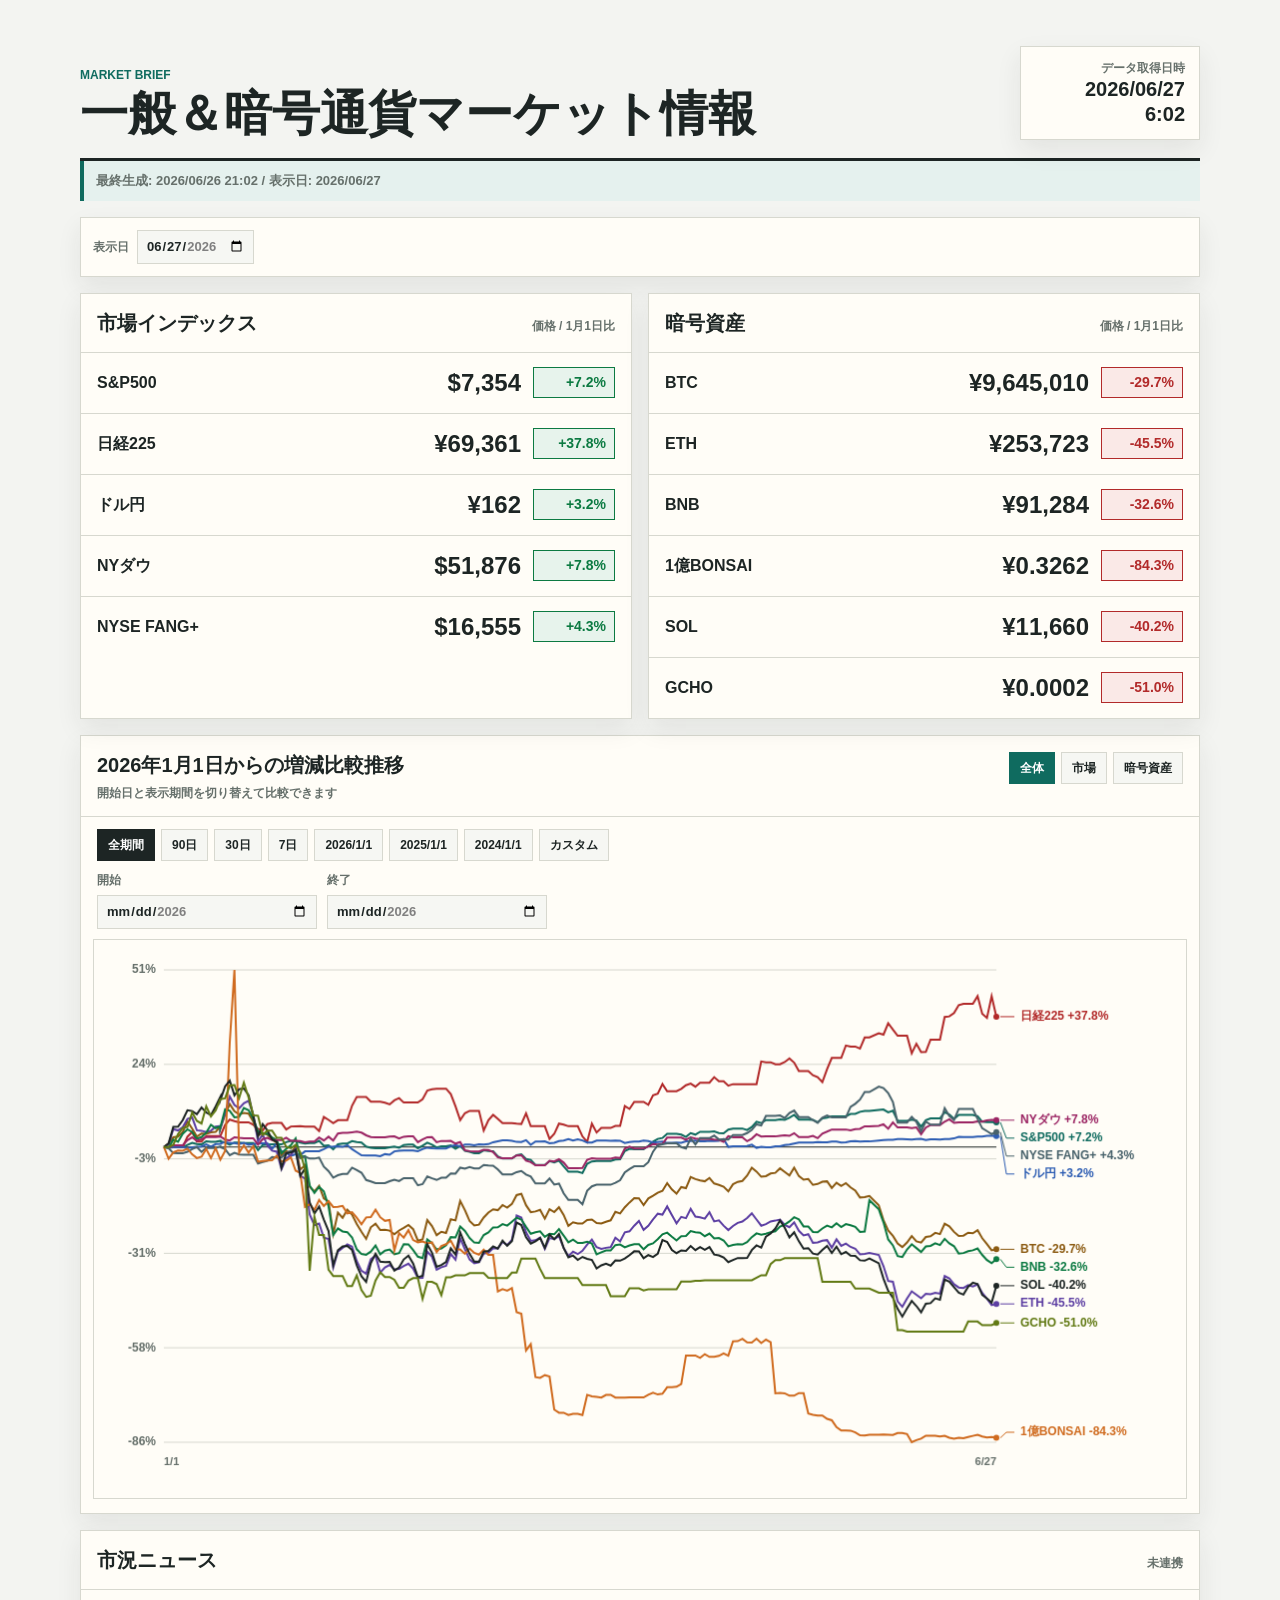
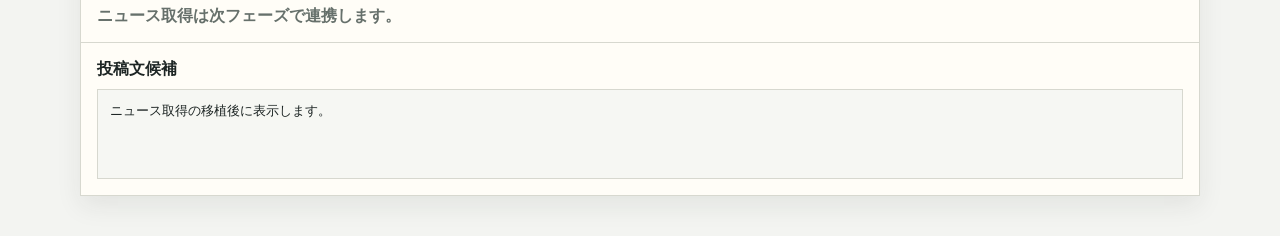
==== index.html @ 90aaec24 "Set up web-side market aggregation" ====
<!DOCTYPE html>
<html lang="ja">
<head>
  <meta charset="UTF-8">
  <meta name="viewport" content="width=device-width, initial-scale=1.0">
  <title>一般＆暗号通貨マーケット情報</title>
  <link rel="stylesheet" href="css/style.css">
</head>
<body>
  <main class="page-shell">
    <header class="site-header">
      <div>
        <p class="kicker">Market Brief</p>
        <h1>一般＆暗号通貨マーケット情報</h1>
      </div>
      <div class="updated-box" aria-label="データ取得日時">
        <span>データ取得日時</span>
        <strong id="updated-date">----</strong>
        <strong id="updated-time">--:--</strong>
      </div>
    </header>

    <section class="status-line" id="status-line">データを読み込んでいます...</section>

    <section class="control-panel" aria-label="表示条件">
      <label class="date-control">
        <span>表示日</span>
        <input id="selected-date" type="date">
      </label>
    </section>

    <section class="market-layout" aria-label="マーケットデータ">
      <div class="panel">
        <div class="panel-header">
          <h2>市場インデックス</h2>
          <span>価格 / 1月1日比</span>
        </div>
        <div class="quote-list" id="markets-list"></div>
      </div>

      <div class="panel">
        <div class="panel-header">
          <h2>暗号資産</h2>
          <span>価格 / 1月1日比</span>
        </div>
        <div class="quote-list" id="crypto-list"></div>
      </div>
    </section>

    <section class="chart-section" aria-label="2026年1月1日からの増減比較推移グラフ">
      <div class="panel-header">
        <div>
          <h2>2026年1月1日からの増減比較推移</h2>
          <p class="panel-note">開始日と表示期間を切り替えて比較できます</p>
        </div>
        <div class="chart-controls" role="group" aria-label="グラフ表示切り替え">
          <button class="chart-toggle active" type="button" data-chart-filter="all">全体</button>
          <button class="chart-toggle" type="button" data-chart-filter="markets">市場</button>
          <button class="chart-toggle" type="button" data-chart-filter="crypto">暗号資産</button>
        </div>
      </div>
      <div class="chart-toolbar">
        <div class="chart-range-controls" role="group" aria-label="グラフ表示期間">
          <button class="chart-range-toggle active" type="button" data-chart-range="all">全期間</button>
          <button class="chart-range-toggle" type="button" data-chart-range="90">90日</button>
          <button class="chart-range-toggle" type="button" data-chart-range="30">30日</button>
          <button class="chart-range-toggle" type="button" data-chart-range="7">7日</button>
          <button class="chart-range-toggle" type="button" data-chart-range="2026-01-01">2026/1/1</button>
          <button class="chart-range-toggle" type="button" data-chart-range="2025-01-01">2025/1/1</button>
          <button class="chart-range-toggle" type="button" data-chart-range="2024-01-01">2024/1/1</button>
          <button class="chart-range-toggle" type="button" data-chart-range="custom">カスタム</button>
        </div>
        <div class="chart-custom-range" id="chart-custom-range" hidden>
          <label class="chart-date-control">
            <span>開始</span>
            <input id="chart-start-date" type="date">
          </label>
          <label class="chart-date-control">
            <span>終了</span>
            <input id="chart-end-date" type="date">
          </label>
        </div>
      </div>
      <div class="chart-wrap">
        <canvas id="trend-chart" width="1000" height="520" aria-label="2026年1月1日からの増減比較推移グラフ"></canvas>
      </div>
    </section>

    <section class="news-section" aria-label="市況ニュース">
      <div class="panel-header">
        <h2>市況ニュース</h2>
        <span id="news-status">準備中</span>
      </div>
      <div id="news-list" class="news-list"></div>
      <div class="post-box">
        <h3>投稿文候補</h3>
        <pre id="post-text">ニュース取得の移植後に表示します。</pre>
      </div>
    </section>
  </main>

  <script src="js/app.js"></script>
</body>
</html>
---- css/style.css ----
:root {
  color-scheme: light;
  --bg: #f3f4f1;
  --paper: #fffdf7;
  --ink: #1d2524;
  --muted: #66706b;
  --line: #d7d8cf;
  --accent: #0f6b5f;
  --accent-weak: #e5f1ee;
  --up: #0c7a42;
  --down: #b22a2a;
  --flat: #5f6663;
  --shadow: 0 10px 24px rgba(32, 38, 35, 0.08);
}

* {
  box-sizing: border-box;
}

body {
  margin: 0;
  background: var(--bg);
  color: var(--ink);
  font-family: -apple-system, BlinkMacSystemFont, "Segoe UI", sans-serif;
  line-height: 1.5;
}

a {
  color: var(--accent);
}

.page-shell {
  width: min(1120px, calc(100% - 28px));
  margin: 0 auto;
  padding: 24px 0 40px;
}

.site-header {
  display: flex;
  align-items: flex-end;
  justify-content: space-between;
  gap: 20px;
  padding: 22px 0 18px;
  border-bottom: 3px solid var(--ink);
}

.kicker {
  margin: 0 0 4px;
  color: var(--accent);
  font-size: 12px;
  font-weight: 800;
  letter-spacing: 0;
  text-transform: uppercase;
}

h1,
h2,
h3,
p {
  margin-top: 0;
}

h1 {
  margin-bottom: 0;
  font-size: clamp(28px, 5vw, 48px);
  letter-spacing: 0;
  line-height: 1.08;
}

.updated-box {
  min-width: 180px;
  padding: 12px 14px;
  background: var(--paper);
  border: 1px solid var(--line);
  box-shadow: var(--shadow);
  text-align: right;
}

.updated-box span {
  display: block;
  color: var(--muted);
  font-size: 12px;
  font-weight: 700;
}

.updated-box strong {
  display: block;
  font-size: 20px;
  line-height: 1.25;
}

.top-nav {
  display: flex;
  gap: 8px;
  margin: 16px 0;
}

.top-nav a {
  min-height: 38px;
  padding: 8px 14px;
  border: 1px solid var(--line);
  background: var(--paper);
  color: var(--ink);
  text-decoration: none;
  font-weight: 800;
}

.top-nav a.active {
  background: var(--ink);
  border-color: var(--ink);
  color: #fff;
}

.status-line {
  margin: 0 0 16px;
  padding: 10px 12px;
  background: var(--accent-weak);
  border-left: 4px solid var(--accent);
  color: var(--muted);
  font-size: 13px;
  font-weight: 700;
}

.status-line.error {
  background: #fae9e7;
  border-left-color: var(--down);
  color: var(--down);
}

.control-panel {
  display: flex;
  align-items: center;
  justify-content: space-between;
  gap: 12px;
  margin: 0 0 16px;
  padding: 12px;
  background: var(--paper);
  border: 1px solid var(--line);
  box-shadow: var(--shadow);
}

.date-control {
  display: flex;
  align-items: center;
  gap: 8px;
  color: var(--muted);
  font-size: 12px;
  font-weight: 900;
}

.date-control input,
.chart-date-control input {
  min-height: 34px;
  padding: 5px 8px;
  border: 1px solid var(--line);
  background: #f6f7f3;
  color: var(--ink);
  font: inherit;
  font-size: 13px;
  font-weight: 800;
}

.market-layout {
  display: grid;
  grid-template-columns: repeat(2, minmax(0, 1fr));
  gap: 16px;
}

.panel,
.chart-section,
.news-section {
  background: var(--paper);
  border: 1px solid var(--line);
  box-shadow: var(--shadow);
}

.panel-header {
  display: flex;
  justify-content: space-between;
  gap: 12px;
  align-items: baseline;
  padding: 14px 16px;
  border-bottom: 1px solid var(--line);
}

.panel-header h2 {
  margin: 0;
  font-size: 20px;
}

.panel-note {
  margin: 4px 0 0;
  color: var(--muted);
  font-size: 12px;
  font-weight: 800;
}

.panel-header span {
  color: var(--muted);
  font-size: 12px;
  font-weight: 800;
}

.quote-list {
  display: grid;
}

.quote-row {
  display: grid;
  grid-template-columns: minmax(100px, 1fr) minmax(130px, auto) minmax(82px, auto);
  align-items: center;
  min-height: 58px;
  gap: 12px;
  padding: 12px 16px;
  border-bottom: 1px solid var(--line);
}

.quote-row:last-child {
  border-bottom: 0;
}

.quote-name {
  font-size: 16px;
  font-weight: 900;
}

.quote-price {
  font-variant-numeric: tabular-nums;
  font-size: 24px;
  font-weight: 900;
  text-align: right;
}

.quote-change {
  min-width: 76px;
  padding: 4px 8px;
  border: 1px solid currentColor;
  font-variant-numeric: tabular-nums;
  font-size: 14px;
  font-weight: 900;
  text-align: right;
}

.quote-change.up {
  color: var(--up);
  background: #e7f3ec;
}

.quote-change.down {
  color: var(--down);
  background: #fae9e7;
}

.quote-change.flat {
  color: var(--flat);
  background: #ecefeb;
}

.quote-row.is-error .quote-price {
  color: var(--muted);
}

.chart-section {
  margin-top: 16px;
}

.chart-toolbar {
  display: grid;
  gap: 10px;
  padding: 12px 16px 0;
}

.chart-range-controls {
  display: flex;
  flex-wrap: wrap;
  gap: 6px;
}

.chart-range-toggle {
  min-height: 32px;
  padding: 5px 10px;
  border: 1px solid var(--line);
  background: #f6f7f3;
  color: var(--ink);
  font: inherit;
  font-size: 12px;
  font-weight: 900;
  cursor: pointer;
}

.chart-range-toggle.active {
  background: var(--ink);
  border-color: var(--ink);
  color: #fff;
}

.chart-custom-range {
  display: grid;
  grid-template-columns: repeat(2, minmax(0, 220px));
  gap: 10px;
  align-items: end;
}

.chart-date-control {
  display: grid;
  gap: 6px;
  color: var(--muted);
  font-size: 12px;
  font-weight: 900;
}

.chart-controls {
  display: flex;
  gap: 6px;
  align-items: center;
}

.chart-toggle {
  min-height: 32px;
  padding: 5px 10px;
  border: 1px solid var(--line);
  background: #f6f7f3;
  color: var(--ink);
  font: inherit;
  font-size: 12px;
  font-weight: 900;
  cursor: pointer;
}

.chart-toggle.active {
  background: var(--accent);
  border-color: var(--accent);
  color: #fff;
}

.chart-wrap {
  padding: 10px 12px 14px;
  overflow-x: auto;
}

#trend-chart {
  display: block;
  width: 100%;
  min-width: 560px;
  border: 1px solid var(--line);
  background: var(--paper);
}

.news-section {
  margin-top: 16px;
}

.news-list {
  padding: 14px 16px;
}

.empty-text {
  margin: 0;
  color: var(--muted);
  font-weight: 700;
}

.news-item {
  display: grid;
  grid-template-columns: 120px 1fr auto;
  gap: 12px;
  padding: 10px 0;
  border-bottom: 1px solid var(--line);
}

.news-source {
  color: var(--muted);
  font-size: 12px;
  font-weight: 900;
  text-transform: uppercase;
}

.post-box {
  padding: 14px 16px 16px;
  border-top: 1px solid var(--line);
}

.post-box h3 {
  margin-bottom: 8px;
  font-size: 16px;
}

.post-box pre {
  min-height: 90px;
  margin: 0;
  padding: 12px;
  overflow: auto;
  background: #f6f7f3;
  border: 1px solid var(--line);
  white-space: pre-wrap;
  font-family: ui-monospace, SFMono-Regular, Menlo, Consolas, monospace;
  font-size: 13px;
}

.todo-list {
  margin: 0;
  padding: 16px 16px 16px 34px;
}

.todo-list li {
  margin: 6px 0;
}

@media (max-width: 760px) {
  .page-shell {
    width: min(100% - 18px, 1120px);
    padding-top: 10px;
  }

  .site-header {
    display: block;
  }

  .updated-box {
    margin-top: 14px;
    text-align: left;
  }

  .market-layout {
    grid-template-columns: 1fr;
  }

  .control-panel {
    align-items: stretch;
    flex-direction: column;
  }

  .date-control,
  .date-control input {
    width: 100%;
  }

  .date-control {
    align-items: stretch;
    flex-direction: column;
  }

  .panel-header {
    align-items: flex-start;
    flex-direction: column;
  }

  .chart-toolbar {
    padding-inline: 12px;
  }

  .chart-custom-range {
    grid-template-columns: 1fr;
  }

  .chart-controls {
    width: 100%;
  }

  .chart-toggle {
    flex: 1;
  }

  .quote-row {
    grid-template-columns: 1fr auto;
  }

  .quote-change {
    grid-column: 2;
  }

  .news-item {
    grid-template-columns: 1fr;
    gap: 4px;
  }
}
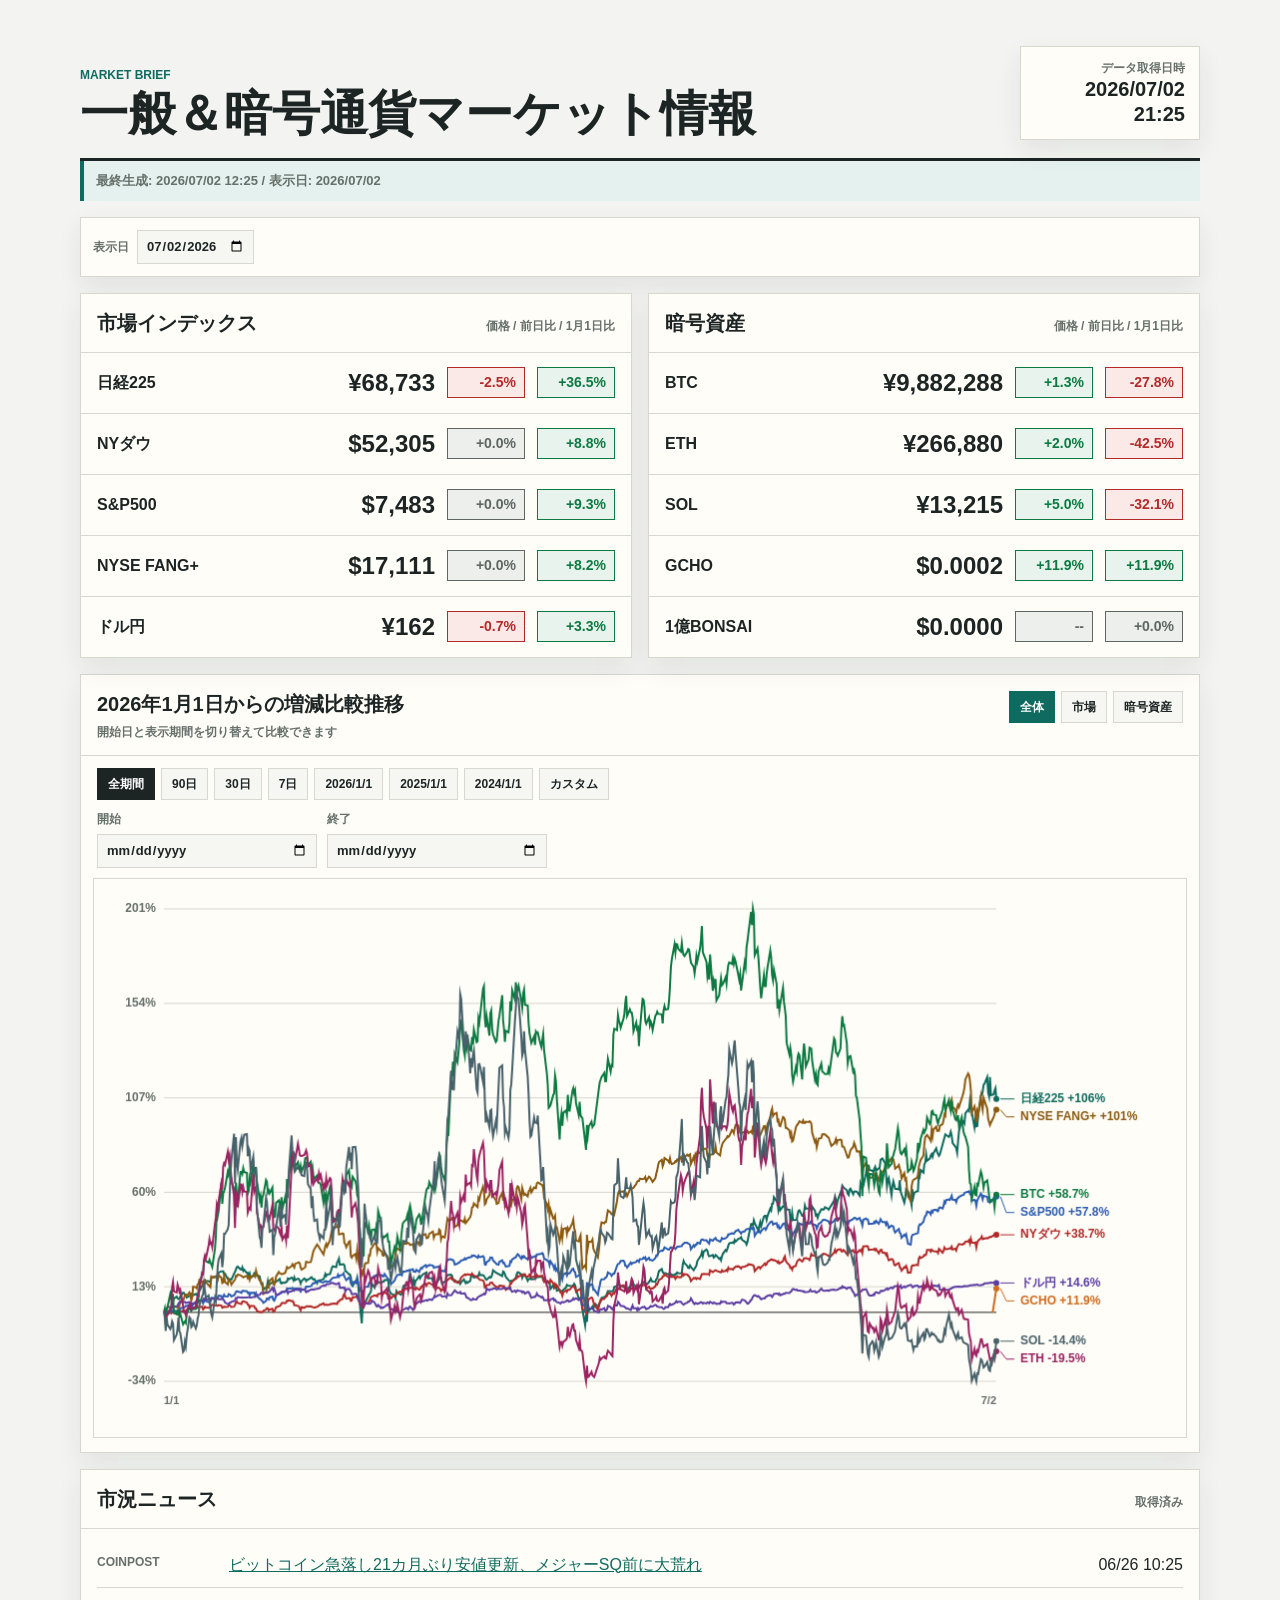
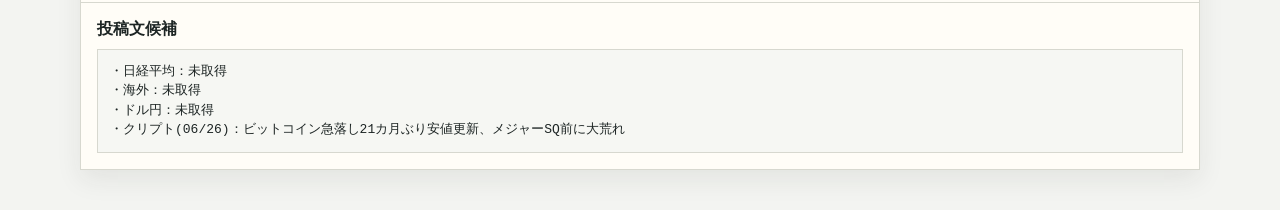
==== commit b883518e: "fix: 前日比をレコードに記録しダッシュボードへ表示 - fetch_market_data.py: normalize_history を実際に使用し、既存履歴と   マージして GCHO/BON" ====
--- a/index.html
+++ b/index.html
@@ -33,7 +33,7 @@
       <div class="panel">
         <div class="panel-header">
           <h2>市場インデックス</h2>
-          <span>価格 / 1月1日比</span>
+          <span>価格 / 前日比 / 1月1日比</span>
         </div>
         <div class="quote-list" id="markets-list"></div>
       </div>
@@ -41,7 +41,7 @@
       <div class="panel">
         <div class="panel-header">
           <h2>暗号資産</h2>
-          <span>価格 / 1月1日比</span>
+          <span>価格 / 前日比 / 1月1日比</span>
         </div>
         <div class="quote-list" id="crypto-list"></div>
       </div>
--- a/css/style.css
+++ b/css/style.css
@@ -207,7 +207,7 @@
 
 .quote-row {
   display: grid;
-  grid-template-columns: minmax(100px, 1fr) minmax(130px, auto) minmax(82px, auto);
+  grid-template-columns: minmax(90px, 1fr) minmax(120px, auto) minmax(78px, auto) minmax(78px, auto);
   align-items: center;
   min-height: 58px;
   gap: 12px;
@@ -466,7 +466,18 @@
   }
 
   .quote-change {
-    grid-column: 2;
+    grid-column: auto;
+  }
+
+  .quote-change[data-label]::before {
+    content: attr(data-label) " ";
+    font-size: 10px;
+    font-weight: 700;
+    opacity: 0.75;
+  }
+
+  .quote-change[data-label="前日比"] {
+    justify-self: start;
   }
 
   .news-item {
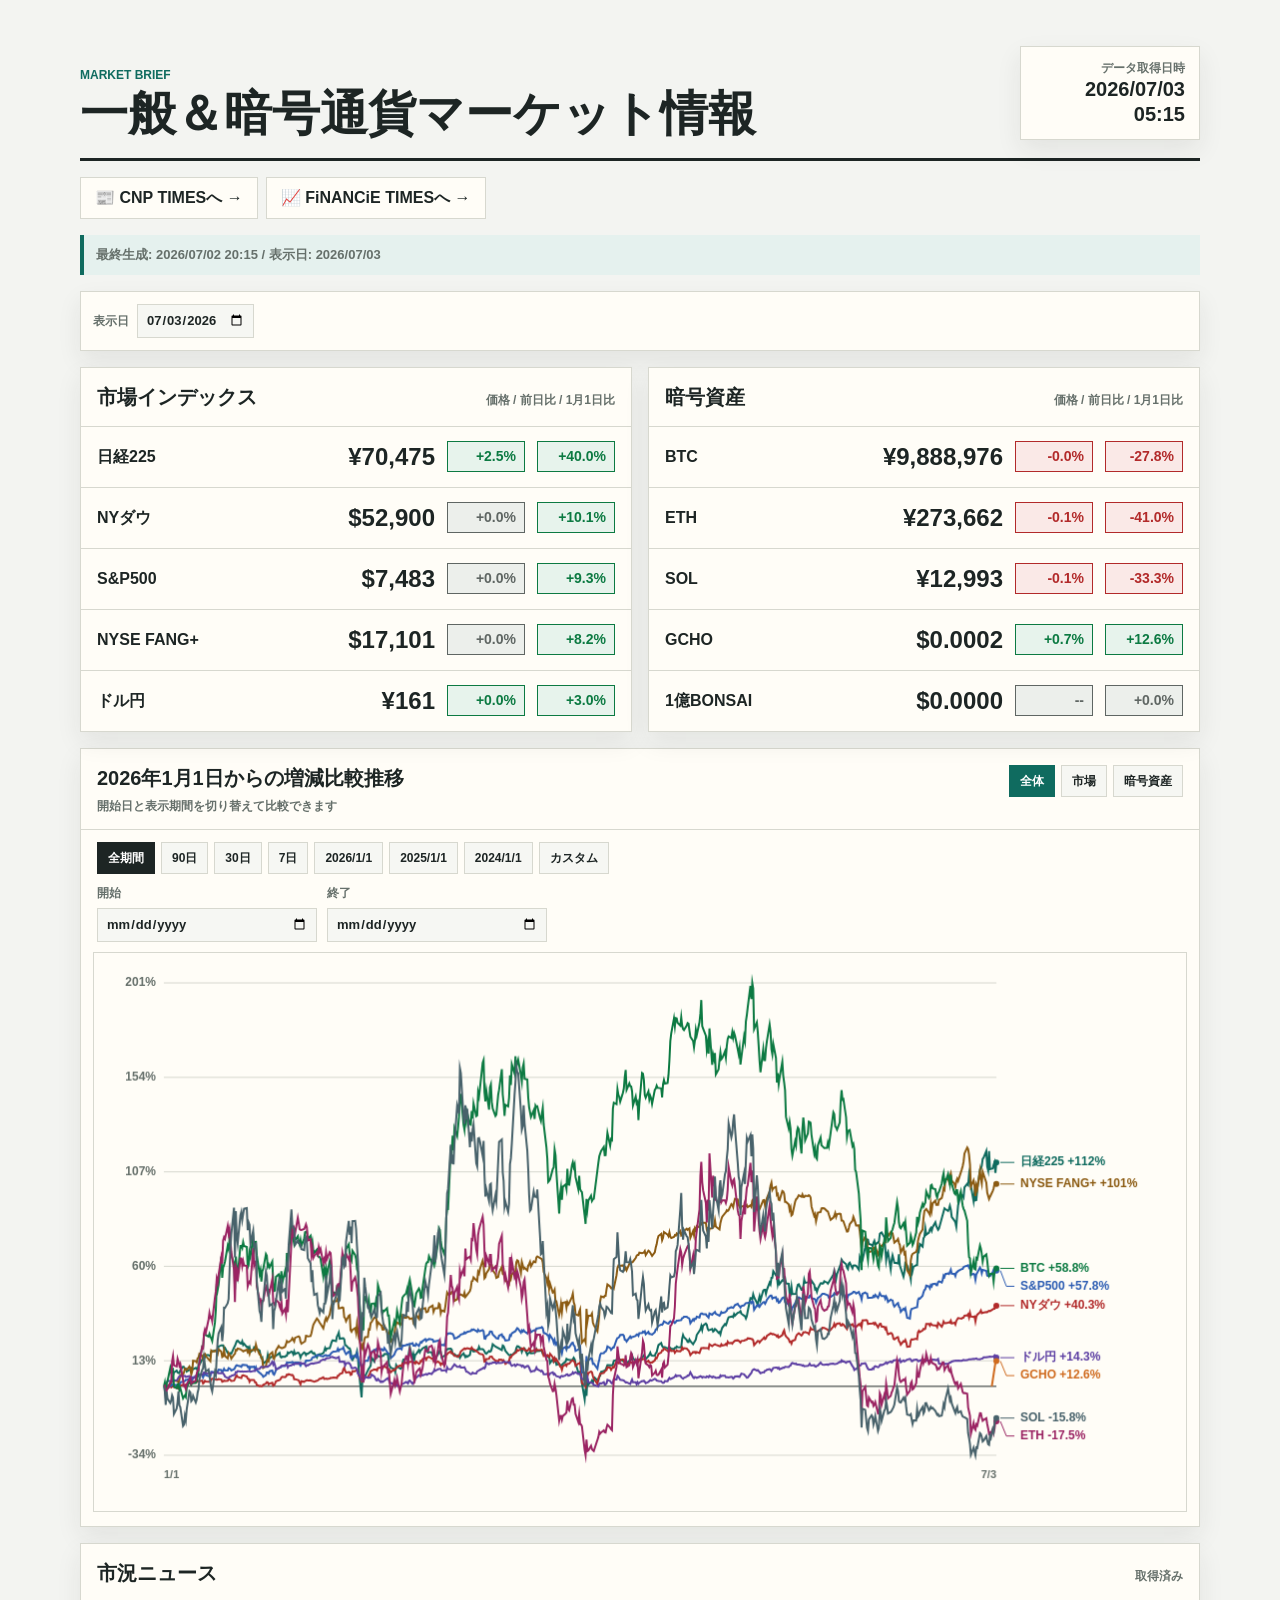
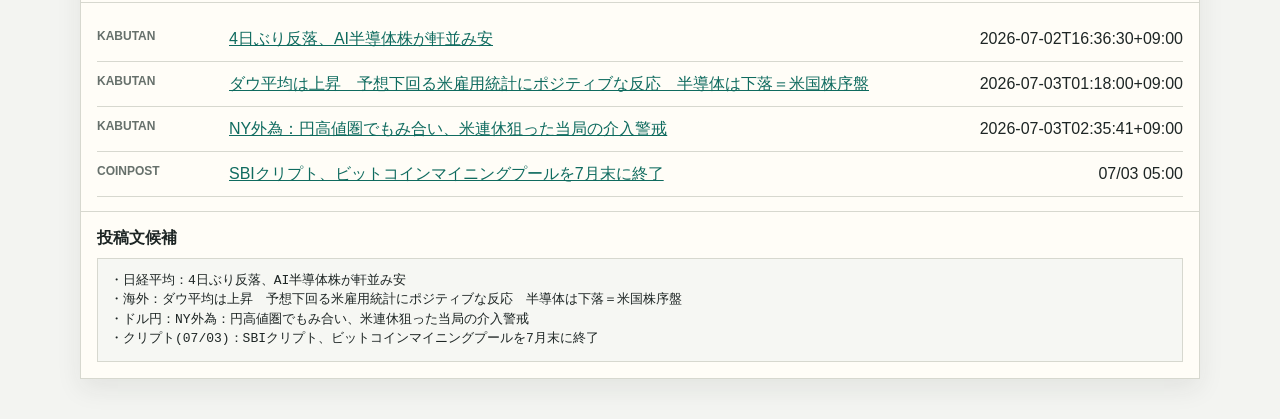
==== commit aebe8dac: "feat: 実行時刻を6:00/6:10 JSTに変更、CNP/FiNANCiE TIMESへの相互リンク追加 Co-Authored-By: Claude Fable 5 <noreply@anth" ====
--- a/index.html
+++ b/index.html
@@ -19,6 +19,11 @@
         <strong id="updated-time">--:--</strong>
       </div>
     </header>
+
+    <nav class="top-nav" aria-label="関連サイト">
+      <a href="https://ruku-practice.github.io/cnp-times/">📰 CNP TIMESへ →</a>
+      <a href="https://ruku-practice.github.io/financie-times-web/">📈 FiNANCiE TIMESへ →</a>
+    </nav>
 
     <section class="status-line" id="status-line">データを読み込んでいます...</section>
 
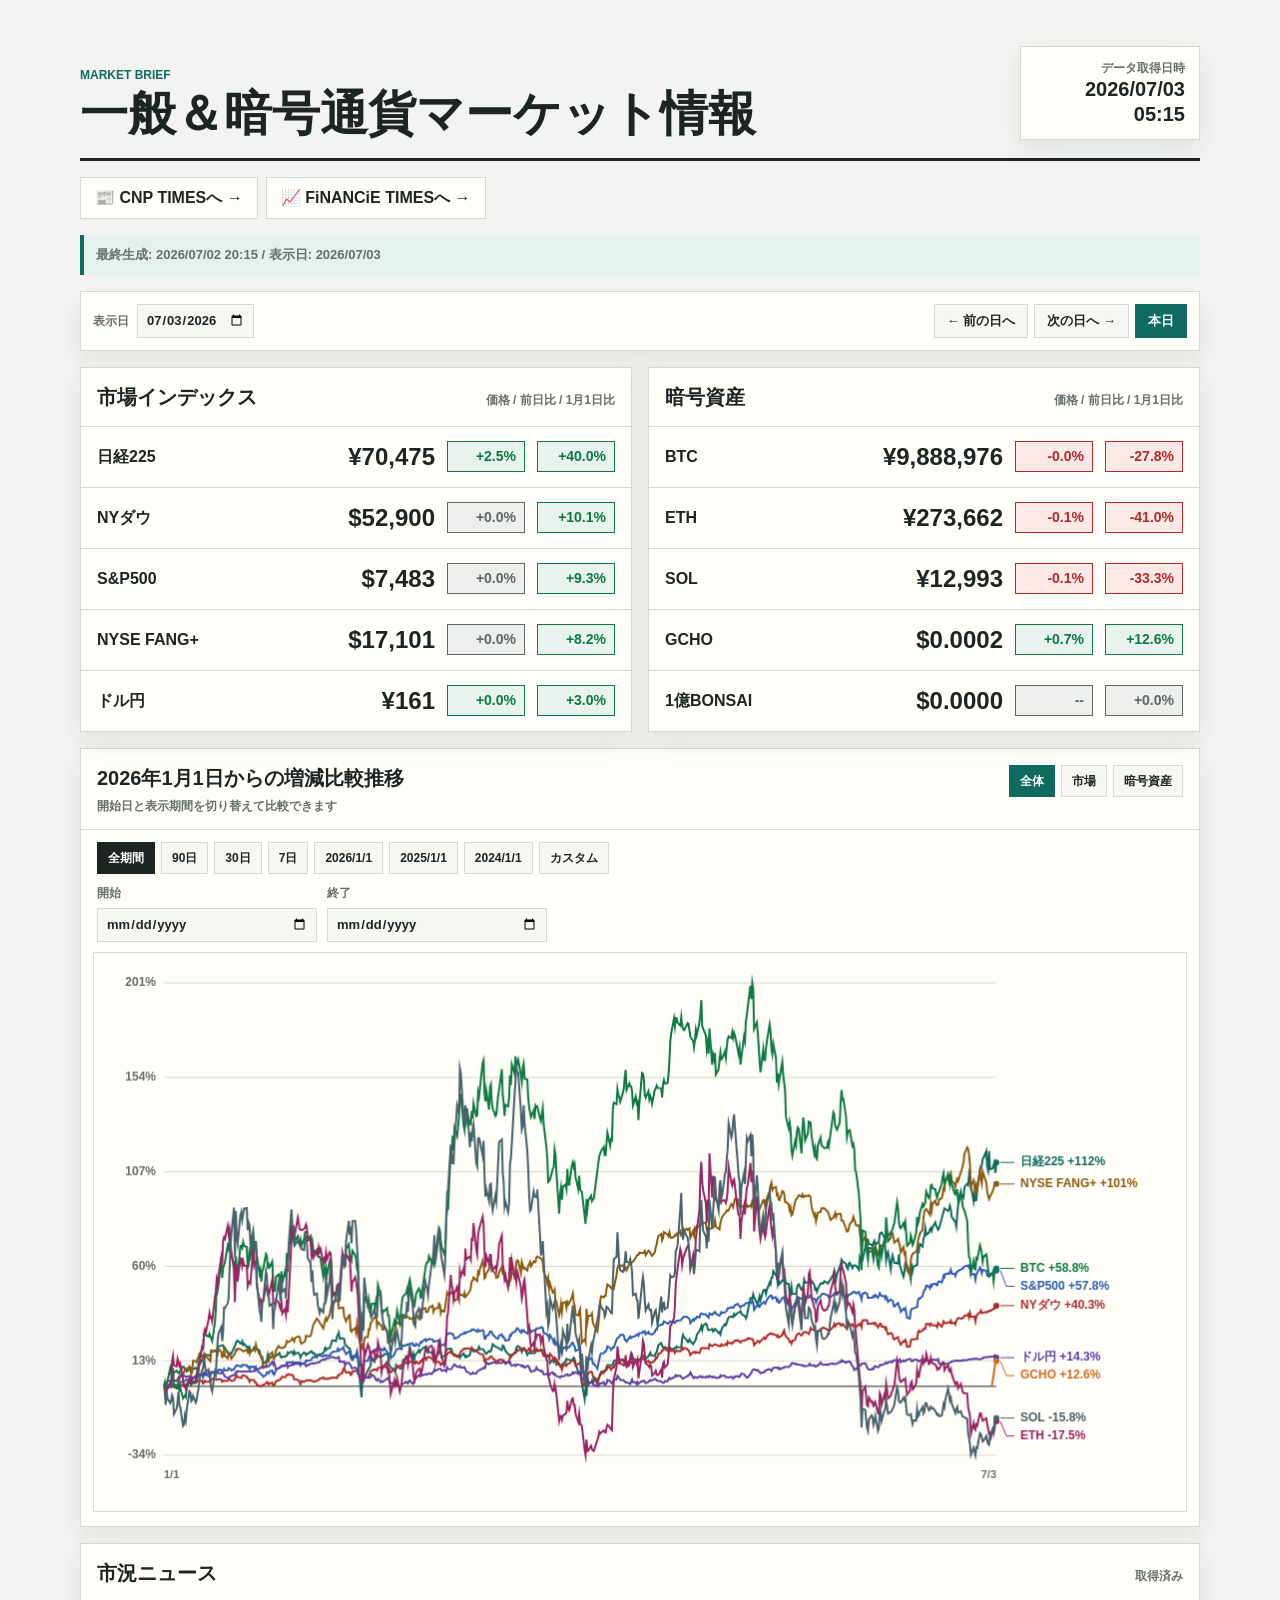
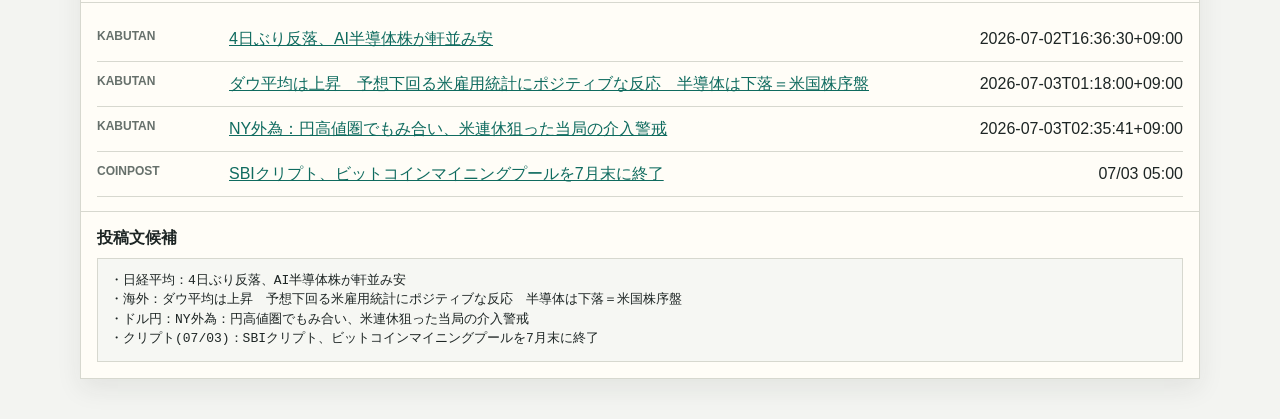
==== commit ae803e6c: "feat: 日別のデータ取得時刻表示と日付ナビボタンを追加 - データ取得日時が常に最新取得時刻(固定)だった問題を修正。履歴の各   ポイントに fetched_at を記録し、表示日に応じた取得時" ====
--- a/index.html
+++ b/index.html
@@ -4,7 +4,7 @@
   <meta charset="UTF-8">
   <meta name="viewport" content="width=device-width, initial-scale=1.0">
   <title>一般＆暗号通貨マーケット情報</title>
-  <link rel="stylesheet" href="css/style.css">
+  <link rel="stylesheet" href="css/style.css?v=2">
 </head>
 <body>
   <main class="page-shell">
@@ -21,7 +21,7 @@
     </header>
 
     <nav class="top-nav" aria-label="関連サイト">
-      <a href="https://ruku-practice.github.io/cnp-times/">📰 CNP TIMESへ →</a>
+      <a href="https://ruku-practice.github.io/cnp-times/advanced.html">📰 CNP TIMESへ →</a>
       <a href="https://ruku-practice.github.io/financie-times-web/">📈 FiNANCiE TIMESへ →</a>
     </nav>
 
@@ -32,6 +32,11 @@
         <span>表示日</span>
         <input id="selected-date" type="date">
       </label>
+      <div class="date-nav" role="group" aria-label="表示日の移動">
+        <button type="button" id="prev-day-btn" class="date-nav-btn">← 前の日へ</button>
+        <button type="button" id="next-day-btn" class="date-nav-btn">次の日へ →</button>
+        <button type="button" id="today-btn" class="date-nav-btn today">本日</button>
+      </div>
     </section>
 
     <section class="market-layout" aria-label="マーケットデータ">
@@ -104,6 +109,6 @@
     </section>
   </main>
 
-  <script src="js/app.js"></script>
+  <script src="js/app.js?v=2"></script>
 </body>
 </html>
--- a/css/style.css
+++ b/css/style.css
@@ -160,6 +160,33 @@
   font-weight: 800;
 }
 
+.date-nav {
+  display: flex;
+  gap: 6px;
+}
+
+.date-nav-btn {
+  min-height: 34px;
+  padding: 5px 12px;
+  border: 1px solid var(--line);
+  background: #f6f7f3;
+  color: var(--ink);
+  font: inherit;
+  font-size: 13px;
+  font-weight: 900;
+  cursor: pointer;
+}
+
+.date-nav-btn:hover {
+  background: var(--accent-weak);
+}
+
+.date-nav-btn.today {
+  background: var(--accent);
+  border-color: var(--accent);
+  color: #fff;
+}
+
 .market-layout {
   display: grid;
   grid-template-columns: repeat(2, minmax(0, 1fr));
@@ -440,6 +467,14 @@
     flex-direction: column;
   }
 
+  .date-nav {
+    width: 100%;
+  }
+
+  .date-nav-btn {
+    flex: 1;
+  }
+
   .panel-header {
     align-items: flex-start;
     flex-direction: column;
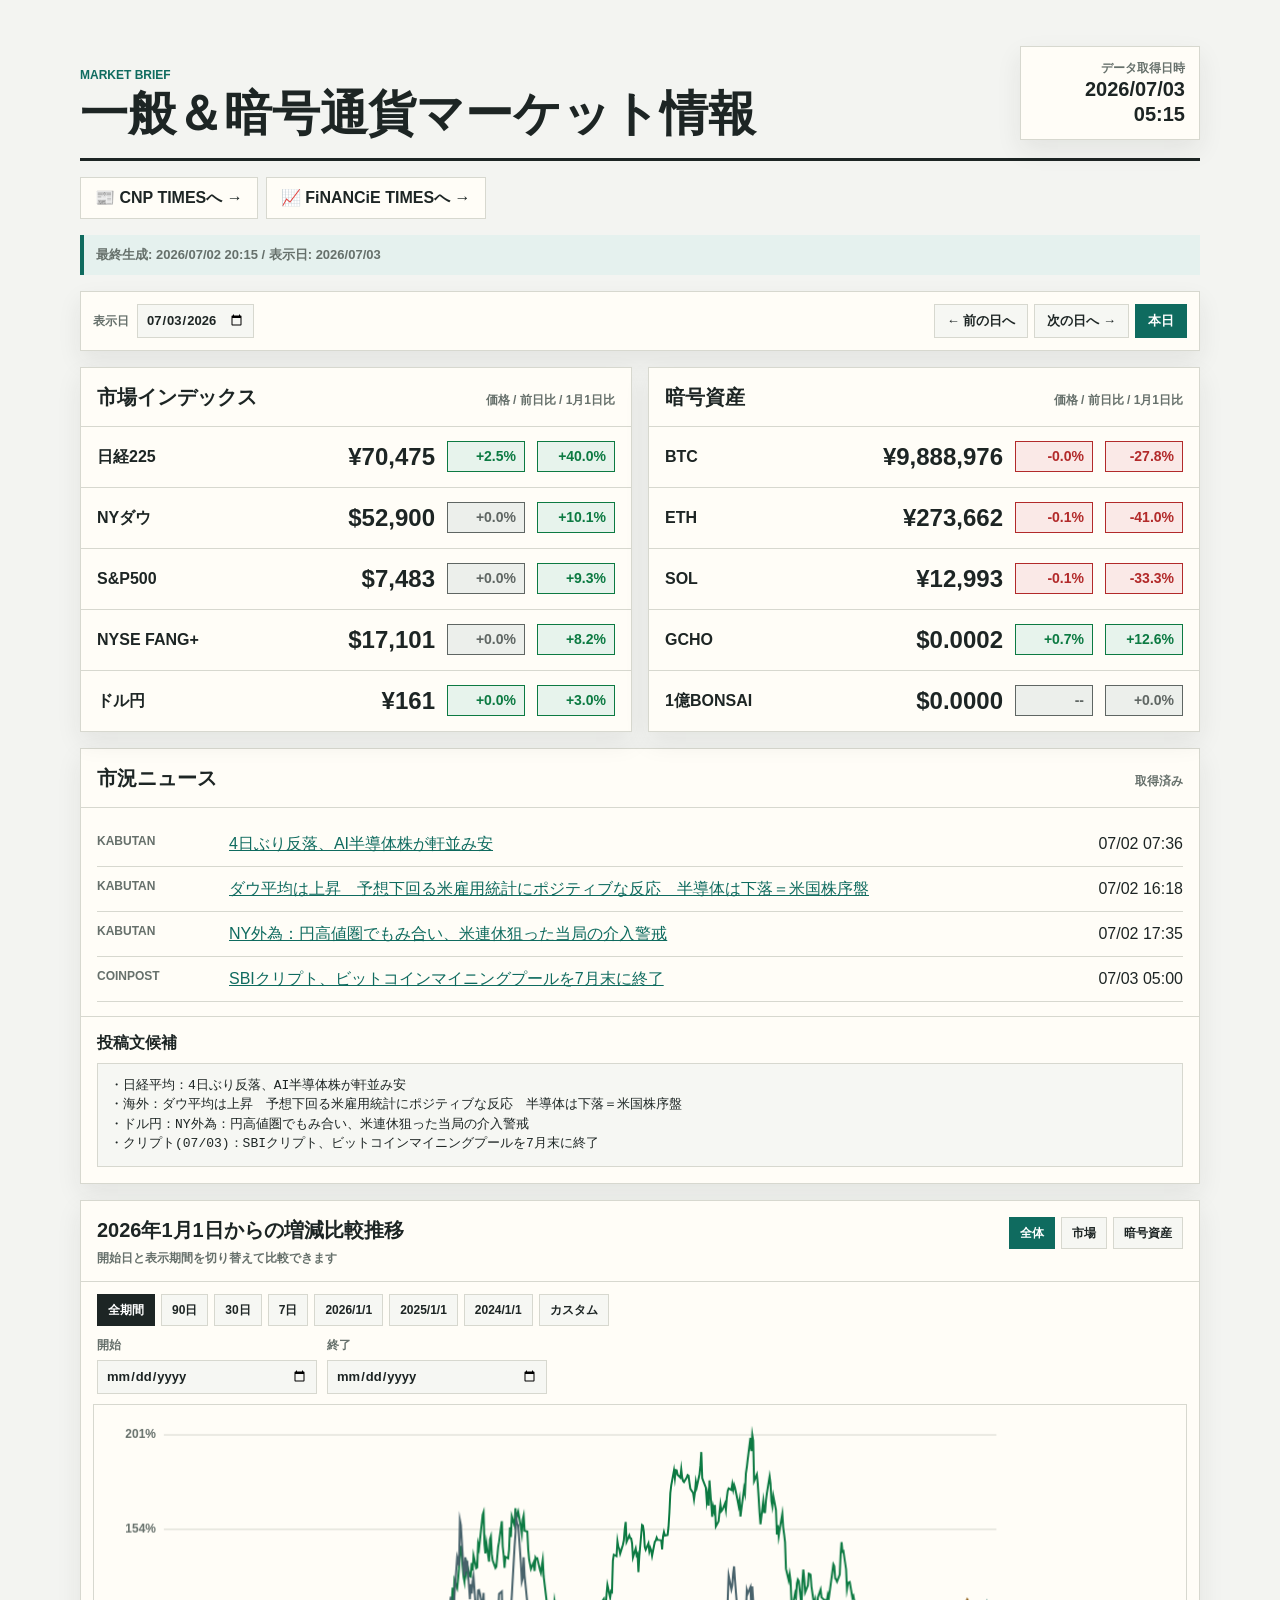
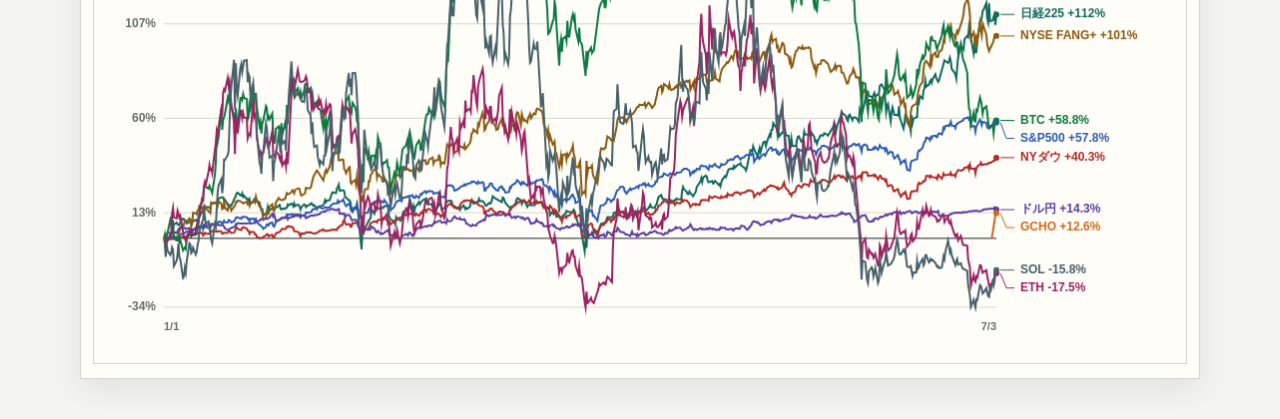
==== commit 98d08d50: "feat: 市況ニュースを市場インデックス直下へ移動、日時表示を整形 Co-Authored-By: Claude Fable 5 <noreply@anthropic.com>" ====
--- a/index.html
+++ b/index.html
@@ -57,6 +57,18 @@
       </div>
     </section>
 
+    <section class="news-section" aria-label="市況ニュース">
+      <div class="panel-header">
+        <h2>市況ニュース</h2>
+        <span id="news-status">準備中</span>
+      </div>
+      <div id="news-list" class="news-list"></div>
+      <div class="post-box">
+        <h3>投稿文候補</h3>
+        <pre id="post-text">ニュース取得の移植後に表示します。</pre>
+      </div>
+    </section>
+
     <section class="chart-section" aria-label="2026年1月1日からの増減比較推移グラフ">
       <div class="panel-header">
         <div>
@@ -95,20 +107,8 @@
         <canvas id="trend-chart" width="1000" height="520" aria-label="2026年1月1日からの増減比較推移グラフ"></canvas>
       </div>
     </section>
-
-    <section class="news-section" aria-label="市況ニュース">
-      <div class="panel-header">
-        <h2>市況ニュース</h2>
-        <span id="news-status">準備中</span>
-      </div>
-      <div id="news-list" class="news-list"></div>
-      <div class="post-box">
-        <h3>投稿文候補</h3>
-        <pre id="post-text">ニュース取得の移植後に表示します。</pre>
-      </div>
-    </section>
   </main>
 
-  <script src="js/app.js?v=2"></script>
+  <script src="js/app.js?v=3"></script>
 </body>
 </html>
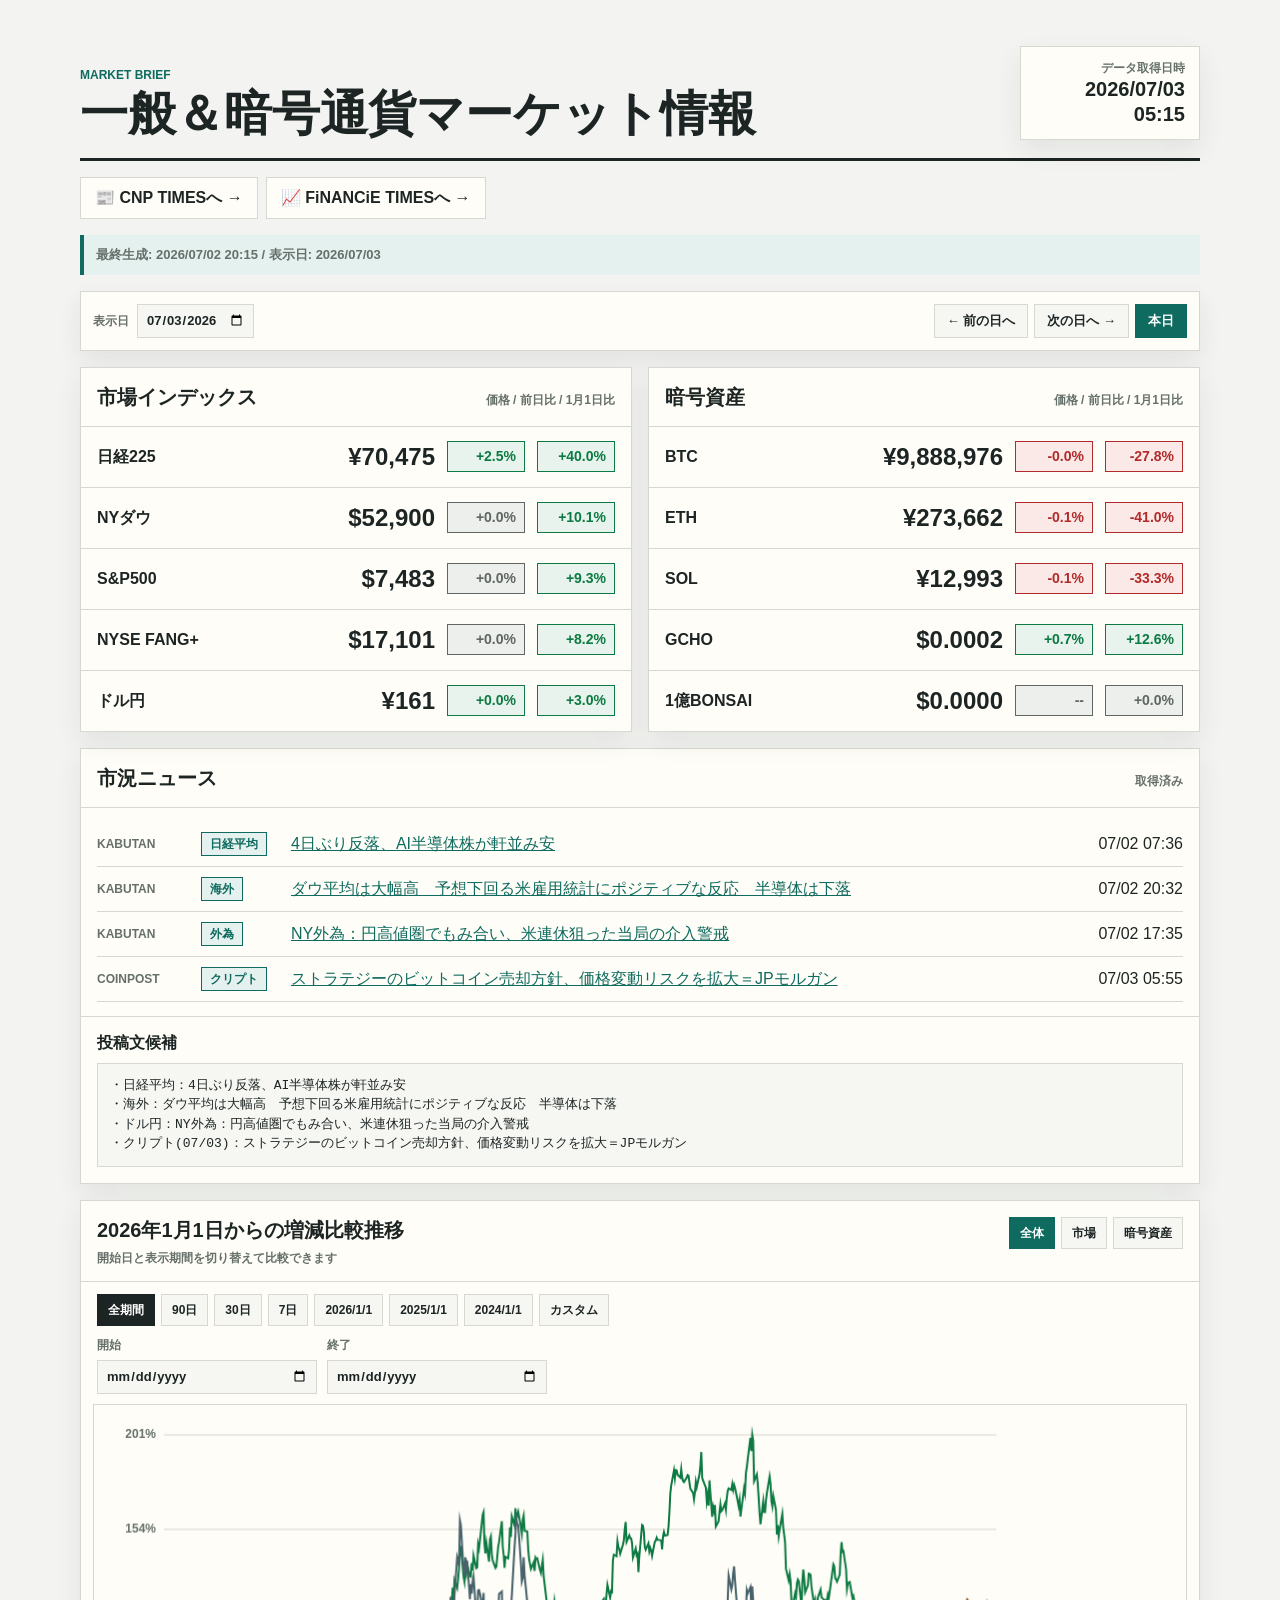
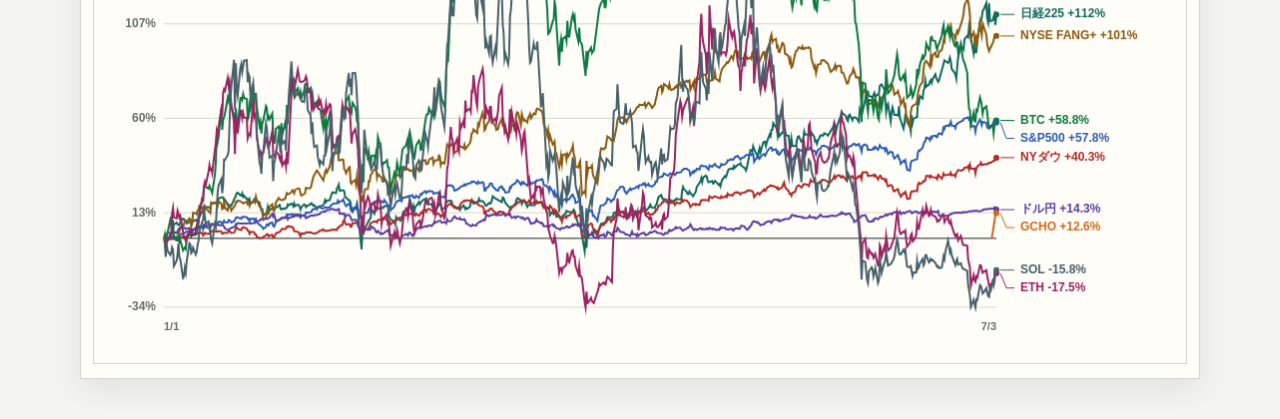
==== commit eb7ac5ca: "feat: 市況ニュースにカテゴリ表示（日経平均/海外/外為/クリプト）を追加 Co-Authored-By: Claude Fable 5 <noreply@anthropic.com>" ====
--- a/index.html
+++ b/index.html
@@ -4,7 +4,7 @@
   <meta charset="UTF-8">
   <meta name="viewport" content="width=device-width, initial-scale=1.0">
   <title>一般＆暗号通貨マーケット情報</title>
-  <link rel="stylesheet" href="css/style.css?v=2">
+  <link rel="stylesheet" href="css/style.css?v=4">
 </head>
 <body>
   <main class="page-shell">
@@ -109,6 +109,6 @@
     </section>
   </main>
 
-  <script src="js/app.js?v=3"></script>
+  <script src="js/app.js?v=4"></script>
 </body>
 </html>
--- a/css/style.css
+++ b/css/style.css
@@ -389,8 +389,9 @@
 
 .news-item {
   display: grid;
-  grid-template-columns: 120px 1fr auto;
+  grid-template-columns: 92px 78px 1fr auto;
   gap: 12px;
+  align-items: center;
   padding: 10px 0;
   border-bottom: 1px solid var(--line);
 }
@@ -400,6 +401,22 @@
   font-size: 12px;
   font-weight: 900;
   text-transform: uppercase;
+}
+
+.news-category {
+  justify-self: start;
+  padding: 2px 8px;
+  border: 1px solid var(--accent);
+  background: var(--accent-weak);
+  color: var(--accent);
+  font-size: 12px;
+  font-weight: 900;
+  white-space: nowrap;
+}
+
+.news-category:empty {
+  border: 0;
+  background: transparent;
 }
 
 .post-box {
